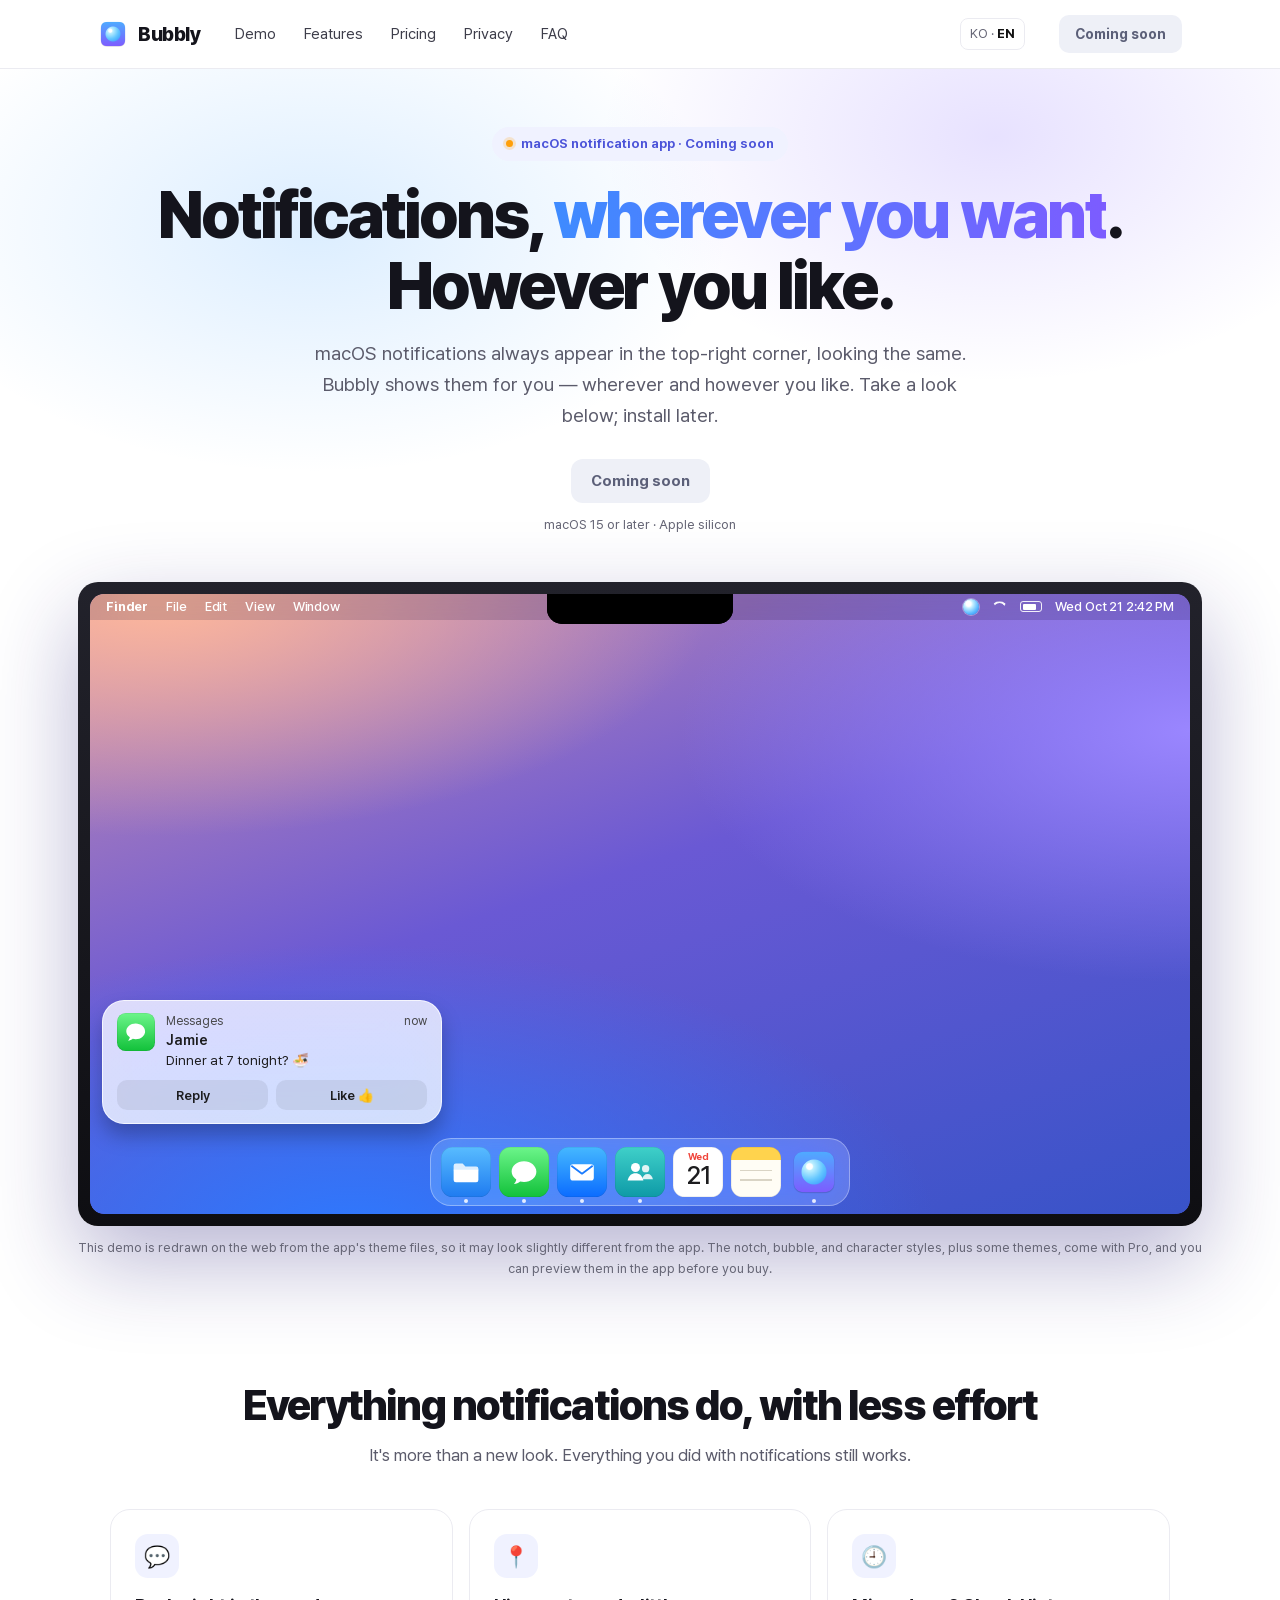
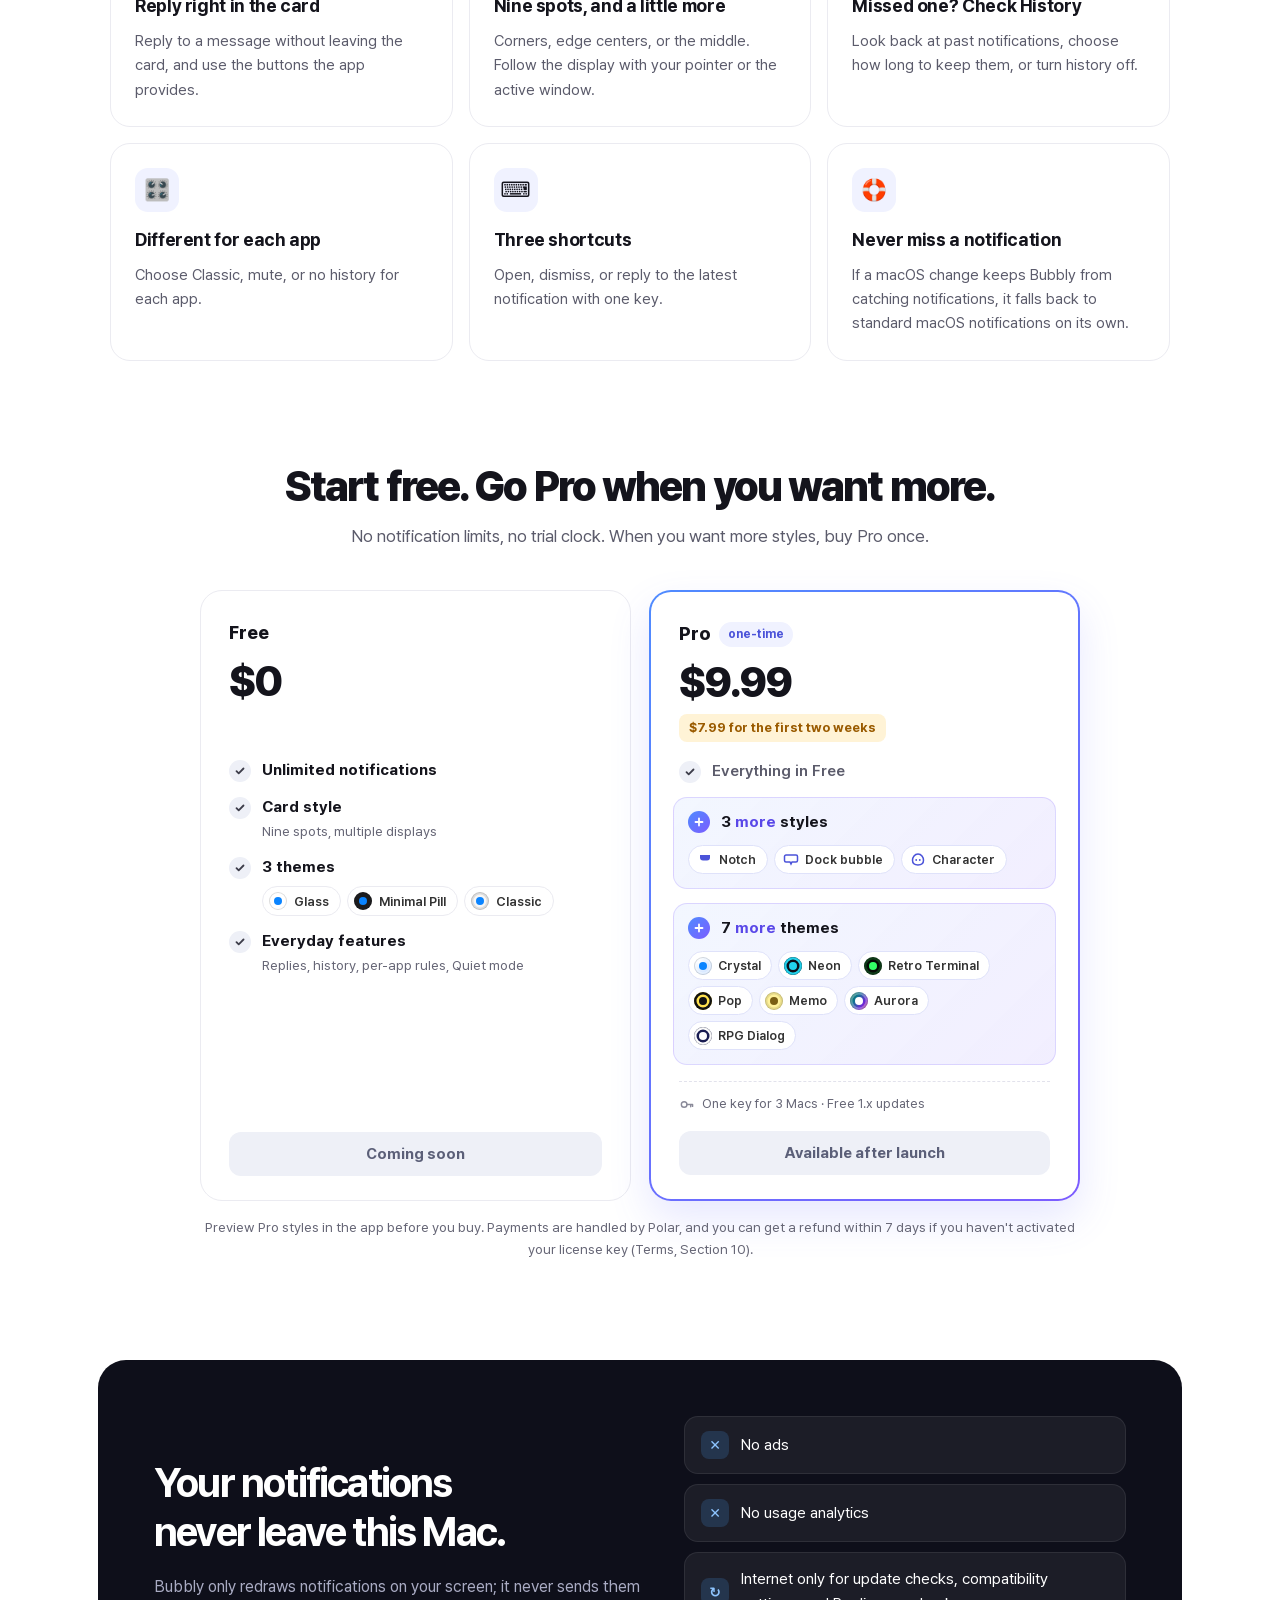
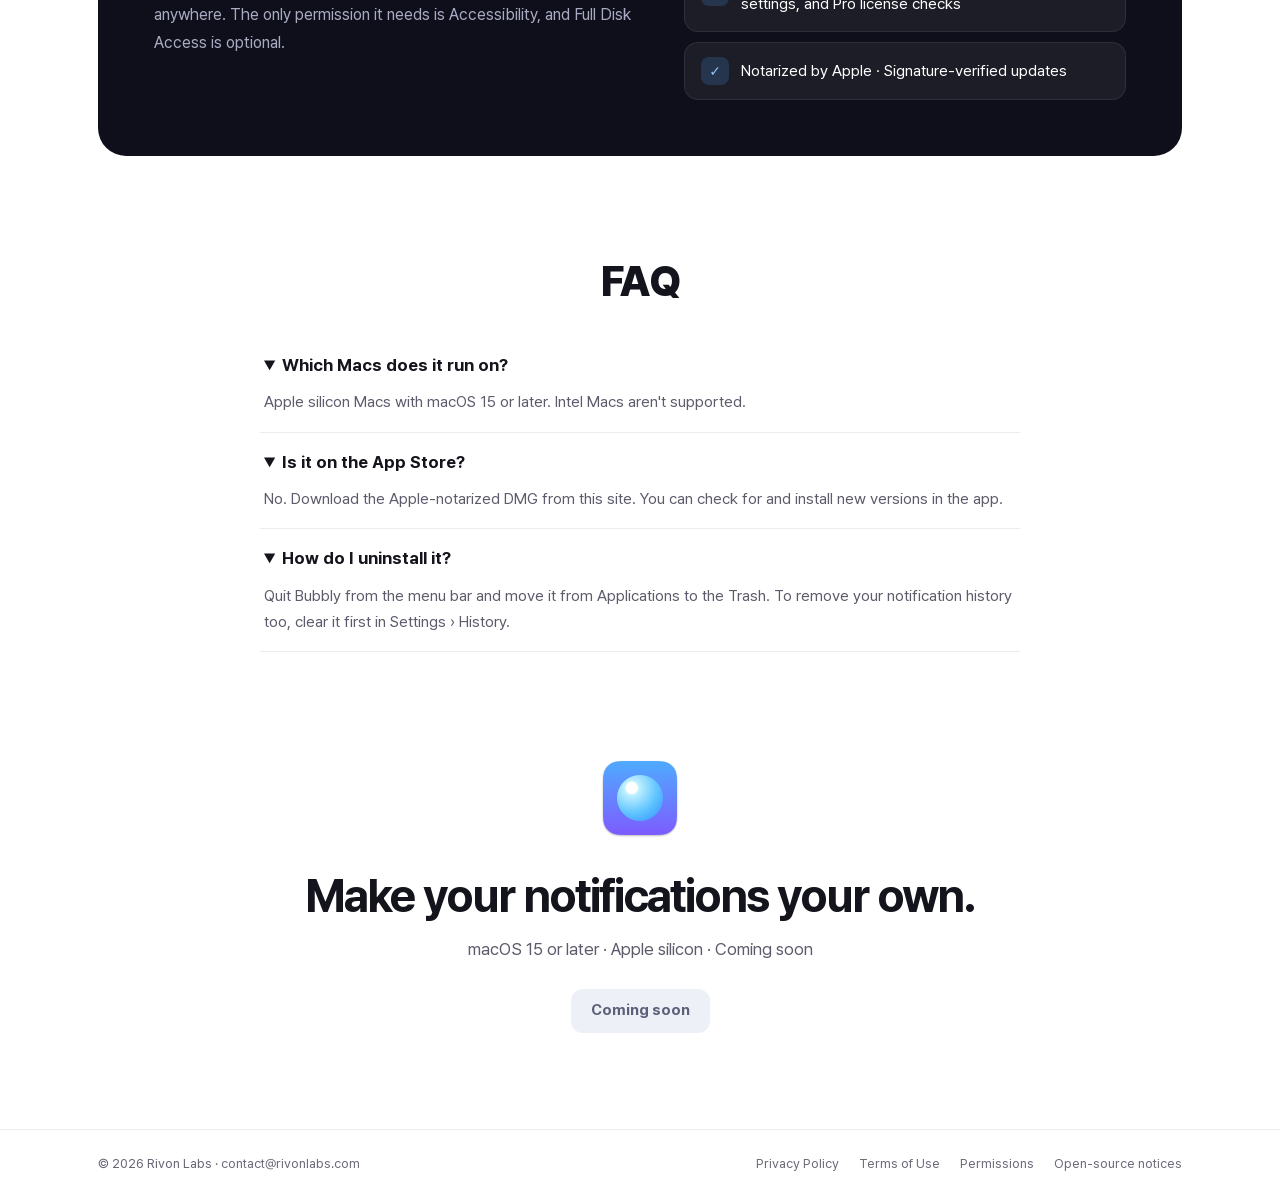
==== en/index.html @ dc8e9d16 "Deploy site: 279c00f" ====
<!doctype html><html lang=en><head><meta name=generator content="Hugo 0.165.0"><meta charset=utf-8><meta name=viewport content="width=device-width,initial-scale=1"><title>Bubbly — Notifications, wherever you want. However you like.</title><meta name=description content="macOS notifications always appear in the top-right corner, looking the same. Bubbly shows them for you — wherever and however you like. Take a look below; install later."><link rel=canonical href=https://bubbly.rivonlabs.com/en/><link rel=alternate hreflang=ko href=https://bubbly.rivonlabs.com/ko/><link rel=alternate hreflang=en href=https://bubbly.rivonlabs.com/en/><link rel=alternate hreflang=x-default href=https://bubbly.rivonlabs.com/><meta property="og:type" content="website"><meta property="og:site_name" content="Bubbly"><meta property="og:title" content="Bubbly — Notifications, wherever you want. However you like."><meta property="og:description" content="macOS notifications always appear in the top-right corner, looking the same. Bubbly shows them for you — wherever and however you like. Take a look below; install later."><meta property="og:url" content="https://bubbly.rivonlabs.com/en/"><meta property="og:locale" content="en_US"><meta property="og:locale:alternate" content="ko_KR"><meta property="og:image" content="https://bubbly.rivonlabs.com/og/og-en.png"><meta property="og:image:type" content="image/png"><meta property="og:image:width" content="1200"><meta property="og:image:height" content="630"><meta property="og:image:alt" content="Notifications, wherever you want. However you like. — Bubbly, a macOS notification app"><meta name=twitter:card content="summary_large_image"><meta name=twitter:title content="Bubbly — Notifications, wherever you want. However you like."><meta name=twitter:description content="macOS notifications always appear in the top-right corner, looking the same. Bubbly shows them for you — wherever and however you like. Take a look below; install later."><meta name=twitter:image content="https://bubbly.rivonlabs.com/og/og-en.png"><meta name=twitter:image:alt content="Notifications, wherever you want. However you like. — Bubbly, a macOS notification app"><link rel=icon type=image/png sizes=32x32 href=/appicon/icon_512x512@2x_hu_91fd1f2b5e61d1b0.png><link rel=apple-touch-icon sizes=180x180 href=/appicon/icon_512x512@2x_hu_1df1057c3ea352f9.png><link rel=stylesheet href=/fonts/pretendard/pretendardvariable-dynamic-subset.css><link rel=stylesheet href=/css/site.min.2f4db68c7327232095549c3dcab03f480a9f8d5473f28d6d19645df9c28e996c.css><script src=/js/site.min.866a02a03ba2d2b5994fe395c3e2aa21d0e295c9466c5890f970a50ed70f2d80.js defer></script><script type=application/ld+json>{"@context":"https://schema.org","@type":"SoftwareApplication","applicationCategory":"UtilitiesApplication","description":"macOS notifications always appear in the top-right corner, looking the same. Bubbly shows them for you — wherever and however you like. Take a look below; install later.","inLanguage":"en","name":"Bubbly","offers":[{"@type":"Offer","name":"Free","price":"0","priceCurrency":"USD"},{"@type":"Offer","name":"Pro","price":"9.99","priceCurrency":"USD"}],"operatingSystem":"macOS 15+","url":"https://bubbly.rivonlabs.com/en/"}</script><script data-analytics>(function(){var e,t="G-58SKVZ9543",s="bubbly.rivonlabs.com",n=navigator.doNotTrack||window.doNotTrack||navigator.msDoNotTrack;if(n=="1"||n=="yes"||location.hostname!==s)return;window.dataLayer=window.dataLayer||[],window.gtag=function(){dataLayer.push(arguments)},gtag("js",new Date),gtag("config",t),e=document.createElement("script"),e.async=!0,e.src="https://www.googletagmanager.com/gtag/js?id="+t,document.head.appendChild(e)})()</script></head><body class=home><a class=skip href=#main>Skip to content</a><nav class=nav aria-label="Main menu"><div class="wrap nav-in"><a class=logo href=/en/><img src=/appicon/icon_512x512@2x_hu_10f8828b4f5840f7.png width=30 height=30 alt>
<span>Bubbly</span></a><div class=links><a href=/en/#demo>Demo</a>
<a href=/en/#features>Features</a>
<a href=/en/#pricing>Pricing</a>
<a href=/en/#privacy>Privacy</a>
<a href=/en/#faq>FAQ</a></div><span class=sp></span>
<span class=lang role=group aria-label=Language><a href=/ko/ lang=ko hreflang=ko aria-label="KO · 한국어" data-lang=ko>KO</a><span aria-hidden=true> · </span><a href=/en/ lang=en hreflang=en aria-label="EN · English" data-lang=en class=on aria-current=true>EN</a></span>
<span class="btn soon btn-sm">Coming soon</span></div></nav><main id=main tabindex=-1><header class=hero><div class=glow aria-hidden=true></div><div class="wrap hero-in"><span class="eyebrow pre">macOS notification app · Coming soon</span><h1>Notifications, <span class=grad>wherever you want</span>.<br>However you like.</h1><p class=lead>macOS notifications always appear in the top-right corner, looking the same. Bubbly shows them for you — wherever and however you like. Take a look below; install later.</p><div class=ctas><span class="btn soon">Coming soon</span></div><p class=meta>macOS 15 or later · Apple silicon</p></div></header><section id=demo class="section demo" aria-label=Demo><link rel=stylesheet href=/css/themes.min.4cc038e1bfa1a71378a0b302865914bcc7ca0918b424016bb65b9ed0a8f55082.css data-themes data-demo><link rel=stylesheet href=/css/demo.min.dc901327e4e8cd657031a93b22e4e78582078371f90b6806040d7577f15c2c6c.css data-demo><div class=demo-in><div class=pg><div class=deskwrap><div class=stage id=demo-stage role=img aria-label="A demo of notifications appearing on a fake Mac screen."></div></div><div class=controls id=demo-controls role=group aria-label="Demo controls" hidden></div><p class=cap>This demo is redrawn on the web from the app's theme files, so it may look slightly different from the app. The notch, bubble, and character styles, plus some themes, come with Pro, and you can preview them in the app before you buy.</p><noscript><p class=cap>This demo runs on JavaScript. Turn JavaScript on to see notifications appear.</p></noscript></div></div><script type=application/json id=demo-config>{"autoplay":[{"anchor":6,"theme":"glass","way":"card"},{"theme":"neon","way":"notch"},{"theme":"pop","way":"bubble"},{"character":"bub","theme":"memo","way":"character"},{"anchor":2,"theme":"terminal","way":"card"},{"anchor":8,"theme":"aurora","way":"card"},{"theme":"rpg","way":"notch"},{"theme":"crystal","way":"bubble"},{"character":"mochi","theme":"glass","way":"character"},{"anchor":0,"theme":"pill","way":"card"}],"characters":[{"fps":8,"frames":["/characters/bub/talk_04_hu_c0497438035183f7.webp","/characters/bub/talk_06_hu_f8964d6bf30d0c7c.webp","/characters/bub/talk_08_hu_b2691a8c47bb4e6c.webp","/characters/bub/talk_10_hu_f8964d6bf30d0c7c.webp","/characters/bub/talk_12_hu_c0497438035183f7.webp","/characters/bub/talk_14_hu_f8964d6bf30d0c7c.webp","/characters/bub/talk_00_hu_c0497438035183f7.webp","/characters/bub/talk_02_hu_f8964d6bf30d0c7c.webp"],"id":"bub","name":"Bub"},{"fps":6,"frames":["/characters/mochi/talk_04_hu_660c8aaa760d13f6.webp","/characters/mochi/talk_08_hu_59c817f03d63ebf0.webp","/characters/mochi/talk_12_hu_a9a1cf6a1f788f6c.webp","/characters/mochi/talk_00_hu_1d0f9e9a2fa4282.webp"],"id":"mochi","name":"Mochi"},{"fps":6,"frames":["/characters/bolt/talk_04_hu_88faeaaf22a09be4.webp","/characters/bolt/talk_08_hu_b1cdb3d8cdd17089.webp","/characters/bolt/talk_12_hu_31db88cbfb70f457.webp","/characters/bolt/talk_00_hu_9fd2b45a54d99e12.webp"],"id":"bolt","name":"Bolt"},{"fps":6,"frames":["/characters/boo/talk_04_hu_6ecdb4346fcb15c3.webp","/characters/boo/talk_08_hu_ec74b975a48acc89.webp","/characters/boo/talk_12_hu_eae09f2536effc76.webp","/characters/boo/talk_00_hu_435a41bfeeafdc61.webp"],"id":"boo","name":"Boo"}],"dockIcon":"/appicon/icon_128x128@2x_hu_d61c660a6e9db694.png","lang":"en","notes":[{"acts":["Reply","Like 👍"],"app":"Messages","body":"Dinner at 7 tonight? 🍜","icon":"messages","reply":true,"time":"now","title":"Jamie"},{"acts":["Reply","Open"],"app":"Team chat","body":"Deploy's done 🎉 Great work, everyone!","icon":"team","reply":true,"time":"now","title":"Alex"},{"acts":["Snooze 10 min","Open"],"app":"Calendar","body":"Starts in 10 min · Room 3","icon":"calendar","reply":false,"time":"2:50 PM","title":"Design review"},{"acts":["Archive","Open"],"app":"Mail","body":"Your October statement is attached.","icon":"mail","reply":false,"time":"now","title":"Sam Lee"}],"pixelFontCSS":"/fonts/galmuri/galmuri.css","strings":{"auto":"Auto-play","character":"Character","clock":"Wed Oct 21  2:42 PM","close":"Close","day":"21","hintBubble":"Pops up above the Dock icon of the app that sent it","hintCard":"Nine spots on the screen — in the app you can drag it a little further","hintCharacter":"Stays out of sight until a notification arrives, then pops out","hintNotch":"Opens below the notch, then folds back · Displays without a notch get a virtual one","menuApp":"Finder","menuEdit":"Edit","menuFile":"File","menuView":"View","menuWindow":"Window","position":"Position","positions":["Top left","Top center","Top right","Middle left","Center","Middle right","Bottom left","Bottom center","Bottom right"],"pro":"Pro","replyTo":"Reply to {name}…","send":"🔔 Send a notification","sendReply":"Send reply","sent":"✓ Reply sent","theme":"Theme","way":"Style","weekday":"Wed"},"themes":[{"actions":"filled","font":"system","id":"glass","layout":"card","material":"glass","name":"Glass","pro":false,"radius":22},{"actions":"filled","font":"system","id":"crystal","layout":"card","material":"liquidGlass","name":"Crystal","pro":true,"radius":28},{"actions":"outlined","font":"system","id":"neon","layout":"card","material":"solid","name":"Neon","pro":true,"radius":18},{"actions":"outlined","font":"monospaced","id":"terminal","layout":"terminal","material":"solid","name":"Retro Terminal","pro":true,"radius":10},{"actions":"filled","font":"system","id":"pill","layout":"pill","material":"solid","name":"Minimal Pill","pro":false,"radius":20},{"actions":"raised","font":"rounded","id":"pop","layout":"card","material":"solid","name":"Pop","pro":true,"radius":16},{"actions":"filled","font":"rounded","id":"memo","layout":"card","material":"solid","name":"Memo","pro":true,"radius":3},{"actions":"filled","font":"system","id":"aurora","layout":"card","material":"solid","name":"Aurora","pro":true,"radius":22},{"actions":"none","font":"pixel","id":"rpg","layout":"dialog","material":"solid","name":"RPG Dialog","pro":true,"radius":4},{"actions":"hover","font":"system","id":"classic","layout":"card","material":"glass","name":"Classic","pro":false,"radius":16}],"ways":[{"id":"card","label":"Card","pro":false},{"id":"notch","label":"Notch","pro":true},{"id":"bubble","label":"Bubble","pro":true},{"id":"character","label":"Character","pro":true}]}</script><script type=module src=/js/demo.c39b766e33deb879586b8d24c9d609aedf9c44eef3699f7bb1644d2a23f93fa7.js data-demo></script></section><section id=features class="section sec" aria-labelledby=features-title><div class=wrap><h2 class=h2 id=features-title>Everything notifications do, with less effort</h2><p class=sub2>It's more than a new look. Everything you did with notifications still works.</p><div class=feat><article class=fc><div class=fi aria-hidden=true>💬</div><h3>Reply right in the card</h3><p>Reply to a message without leaving the card, and use the buttons the app provides.</p></article><article class=fc><div class=fi aria-hidden=true>📍</div><h3>Nine spots, and a little more</h3><p>Corners, edge centers, or the middle. Follow the display with your pointer or the active window.</p></article><article class=fc><div class=fi aria-hidden=true>🕘</div><h3>Missed one? Check History</h3><p>Look back at past notifications, choose how long to keep them, or turn history off.</p></article><article class=fc><div class=fi aria-hidden=true>🎛️</div><h3>Different for each app</h3><p>Choose Classic, mute, or no history for each app.</p></article><article class=fc><div class=fi aria-hidden=true>⌨️</div><h3>Three shortcuts</h3><p>Open, dismiss, or reply to the latest notification with one key.</p></article><article class=fc><div class=fi aria-hidden=true>🛟</div><h3>Never miss a notification</h3><p>If a macOS change keeps Bubbly from catching notifications, it falls back to standard macOS notifications on its own.</p></article></div></div></section><section id=pricing class="section sec" aria-labelledby=pricing-title><div class=wrap><h2 class=h2 id=pricing-title>Start free. Go Pro when you want more.</h2><p class=sub2>No notification limits, no trial clock. When you want more styles, buy Pro once.</p><div class=plans><div class=plan role=group aria-labelledby=plan-free><h3 class=pn id=plan-free>Free</h3><p class=pp>$0</p><p class="launch ghost" aria-hidden=true>&nbsp;</p><ul class=pl><li><span class=mk aria-hidden=true><svg viewBox="0 0 12 12"><path d="M2.5 6.2l2.2 2.2 4.8-4.9"/></svg></span><div><span class=pl-t>Unlimited notifications</span></div></li><li><span class=mk aria-hidden=true><svg viewBox="0 0 12 12"><path d="M2.5 6.2l2.2 2.2 4.8-4.9"/></svg></span><div><span class=pl-t>Card style</span><span class=pl-n>Nine spots, multiple displays</span></div></li><li><span class=mk aria-hidden=true><svg viewBox="0 0 12 12"><path d="M2.5 6.2l2.2 2.2 4.8-4.9"/></svg></span><div><span class=pl-t>3 themes</span><ul class=pchips><li class=pchip><span class=sw data-theme=glass data-material=glass aria-hidden=true></span>Glass</li><li class=pchip><span class=sw data-theme=pill data-material=solid aria-hidden=true></span>Minimal Pill</li><li class=pchip><span class=sw data-theme=classic data-material=glass aria-hidden=true></span>Classic</li></ul></div></li><li><span class=mk aria-hidden=true><svg viewBox="0 0 12 12"><path d="M2.5 6.2l2.2 2.2 4.8-4.9"/></svg></span><div><span class=pl-t>Everyday features</span><span class=pl-n>Replies, history, per-app rules, Quiet mode</span></div></li></ul><span class="btn soon">Coming soon</span></div><div class="plan plan-pro" role=group aria-labelledby=plan-pro><h3 class=pn id=plan-pro>Pro <span class=tag>one-time</span></h3><p class=pp>$9.99</p><p class=launch>$7.99 for the first two weeks</p><ul class=pl><li class=pl-base><span class=mk aria-hidden=true><svg viewBox="0 0 12 12"><path d="M2.5 6.2l2.2 2.2 4.8-4.9"/></svg></span><div><span class=pl-t>Everything in Free</span></div></li><li class=pl-plus><span class="mk mk-plus" aria-hidden=true><svg viewBox="0 0 12 12"><path d="M6 2.5v7M2.5 6h7"/></svg></span><span class=pl-t>3 <em>more</em> styles</span><ul class=pchips><li class="pchip pchip-way"><svg viewBox="0 0 16 16" aria-hidden="true"><path d="M3 3h10v2.5a3 3 0 01-3 3H6a3 3 0 01-3-3z" fill="currentColor"/></svg>Notch</li><li class="pchip pchip-way"><svg viewBox="0 0 16 16" aria-hidden="true"><path d="M3 3h10a1.5 1.5.0 011.5 1.5v4A1.5 1.5.0 0113 10H9l-1 2-1-2H3A1.5 1.5.0 011.5 8.5v-4A1.5 1.5.0 013 3z" fill="none" stroke="currentColor" stroke-width="1.5"/></svg>Dock bubble</li><li class="pchip pchip-way"><svg viewBox="0 0 16 16" aria-hidden="true"><path d="M8 2c3.3.0 5.5 3 5.5 6.3.0 3-2.4 4.7-5.5 4.7S2.5 11.3 2.5 8.3C2.5 5 4.7 2 8 2z" fill="none" stroke="currentColor" stroke-width="1.5"/><circle cx="6.2" cy="8" r=".9" fill="currentColor"/><circle cx="9.8" cy="8" r=".9" fill="currentColor"/></svg>Character</li></ul></li><li class=pl-plus><span class="mk mk-plus" aria-hidden=true><svg viewBox="0 0 12 12"><path d="M6 2.5v7M2.5 6h7"/></svg></span><span class=pl-t>7 <em>more</em> themes</span><ul class=pchips><li class=pchip><span class=sw data-theme=crystal data-material=liquidGlass aria-hidden=true></span>Crystal</li><li class=pchip><span class=sw data-theme=neon data-material=solid aria-hidden=true></span>Neon</li><li class=pchip><span class=sw data-theme=terminal data-material=solid aria-hidden=true></span>Retro Terminal</li><li class=pchip><span class=sw data-theme=pop data-material=solid aria-hidden=true></span>Pop</li><li class=pchip><span class=sw data-theme=memo data-material=solid aria-hidden=true></span>Memo</li><li class=pchip><span class=sw data-theme=aurora data-material=solid aria-hidden=true></span>Aurora</li><li class=pchip><span class=sw data-theme=rpg data-material=solid aria-hidden=true></span>RPG Dialog</li></ul></li></ul><p class=pl-terms><svg viewBox="0 0 16 16" aria-hidden="true"><circle cx="5.5" cy="8" r="3"/><path d="M8.5 8h6m-2 0v2.5m2-2.5v2"/></svg>One key for 3 Macs · Free 1.x updates</p><span class="btn soon">Available after launch</span></div></div><p class=fine>Preview Pro styles in the app before you buy. Payments are handled by Polar, and you can get a refund within 7 days if you haven't activated your license key (Terms, Section 10).</p></div></section><section id=privacy class="section sec" aria-labelledby=privacy-title><div class=wrap><div class=priv><div><h2 id=privacy-title>Your notifications never leave this Mac.</h2><p>Bubbly only redraws notifications on your screen; it never sends them anywhere. The only permission it needs is Accessibility, and Full Disk Access is optional.</p></div><ul class=promise><li><i aria-hidden=true>✕</i>No ads</li><li><i aria-hidden=true>✕</i>No usage analytics</li><li><i aria-hidden=true>↻</i>Internet only for update checks, compatibility settings, and Pro license checks</li><li><i aria-hidden=true>✓</i>Notarized by Apple · Signature-verified updates</li></ul></div></div></section><section id=faq class="section sec" aria-labelledby=faq-title><div class=wrap><h2 class=h2 id=faq-title>FAQ</h2><div class=faq><details open><summary>Which Macs does it run on?</summary><p>Apple silicon Macs with macOS 15 or later. Intel Macs aren't supported.</p></details><details open><summary>Is it on the App Store?</summary><p>No. Download the Apple-notarized DMG from this site. You can check for and install new versions in the app.</p></details><details open><summary>How do I uninstall it?</summary><p>Quit Bubbly from the menu bar and move it from Applications to the Trash. To remove your notification history too, clear it first in Settings › History.</p></details></div></div></section><section id=download class="section sec final" aria-labelledby=final-title><div class=wrap><img class=final-mark src=/appicon/icon_512x512@2x_hu_b873710d7b84d5f8.png width=92 height=92 alt><h2 id=final-title>Make your notifications your own.</h2><p class=final-sub>macOS 15 or later · Apple silicon · Coming soon</p><span class="btn soon">Coming soon</span></div></section></main><footer class=foot><div class="wrap foot-in"><span>© 2026 Rivon Labs · <a href=mailto:contact@rivonlabs.com>contact@rivonlabs.com</a></span><nav aria-label="Legal notices and links"><a href=/en/privacy/>Privacy Policy</a>
<a href=/en/terms/>Terms of Use</a>
<a href=/en/permissions/>Permissions</a>
<a href=/en/licenses/>Open-source notices</a></nav></div></footer></body></html>
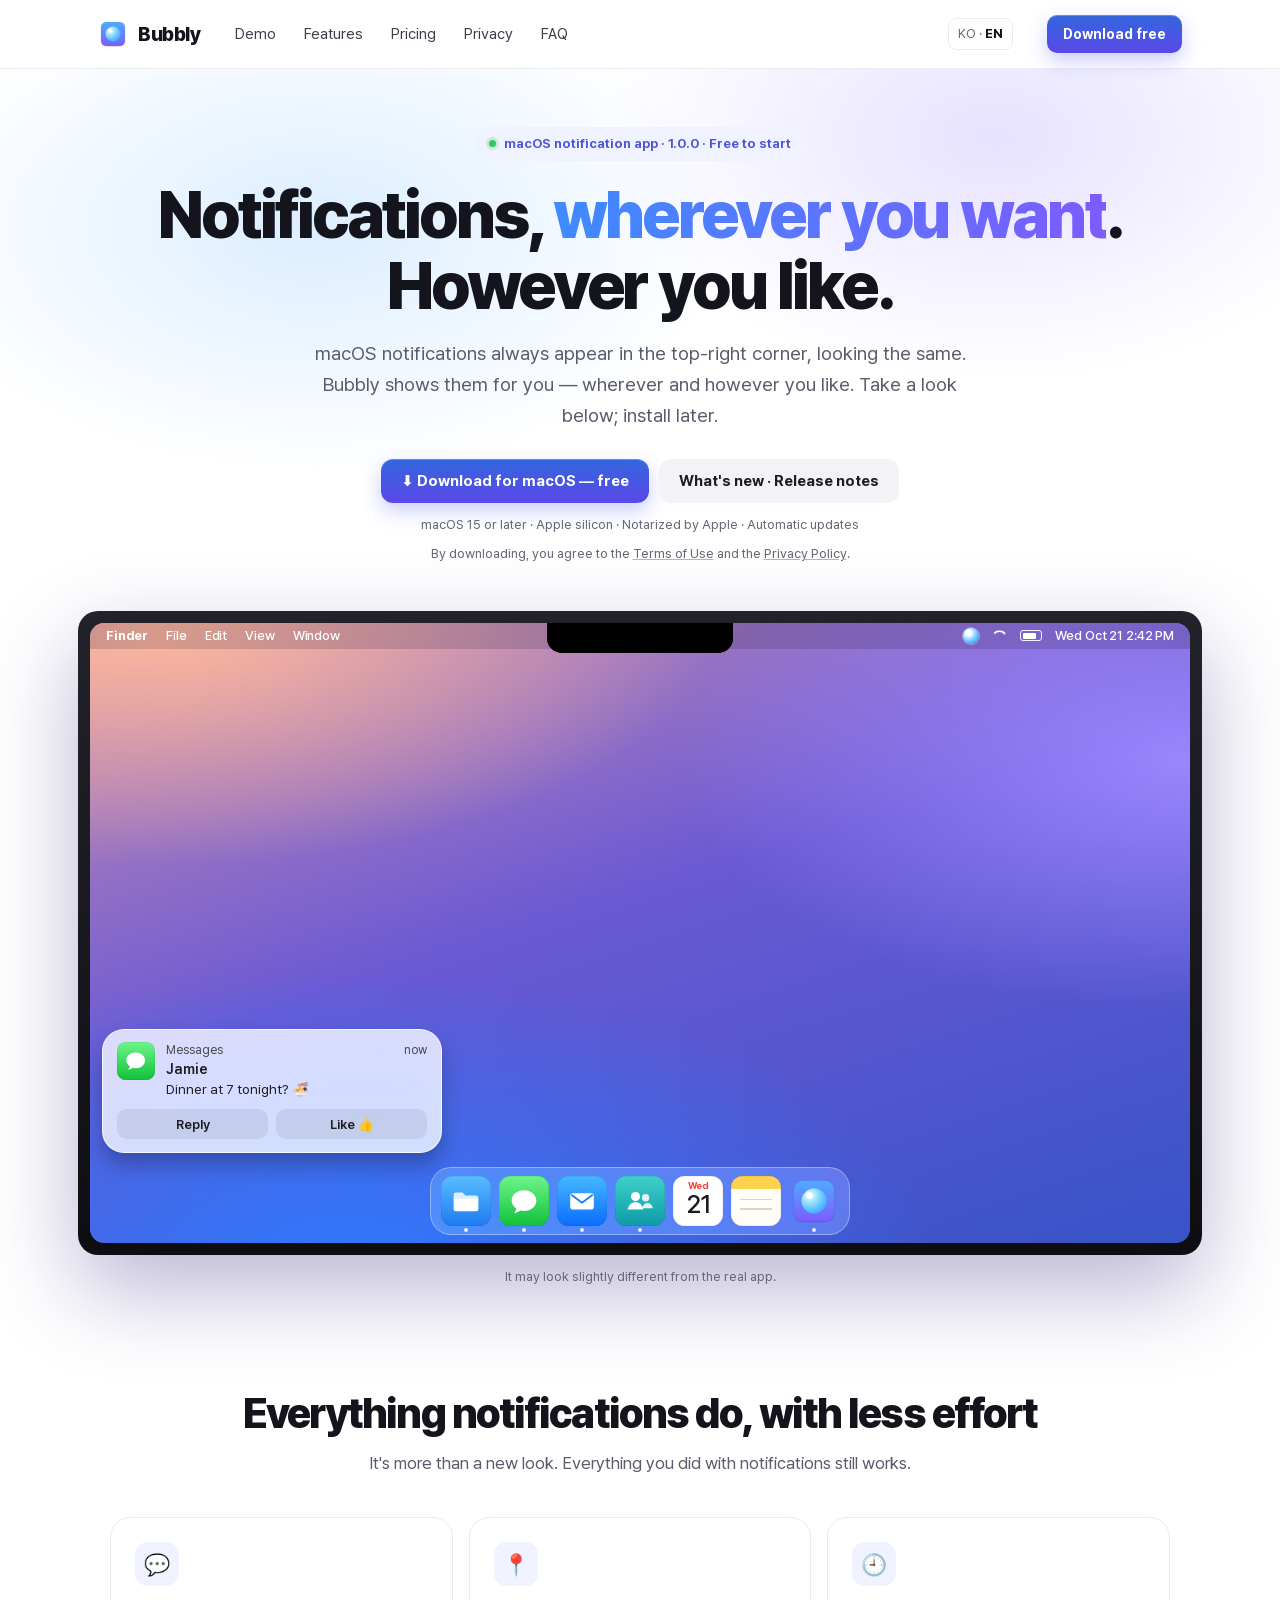
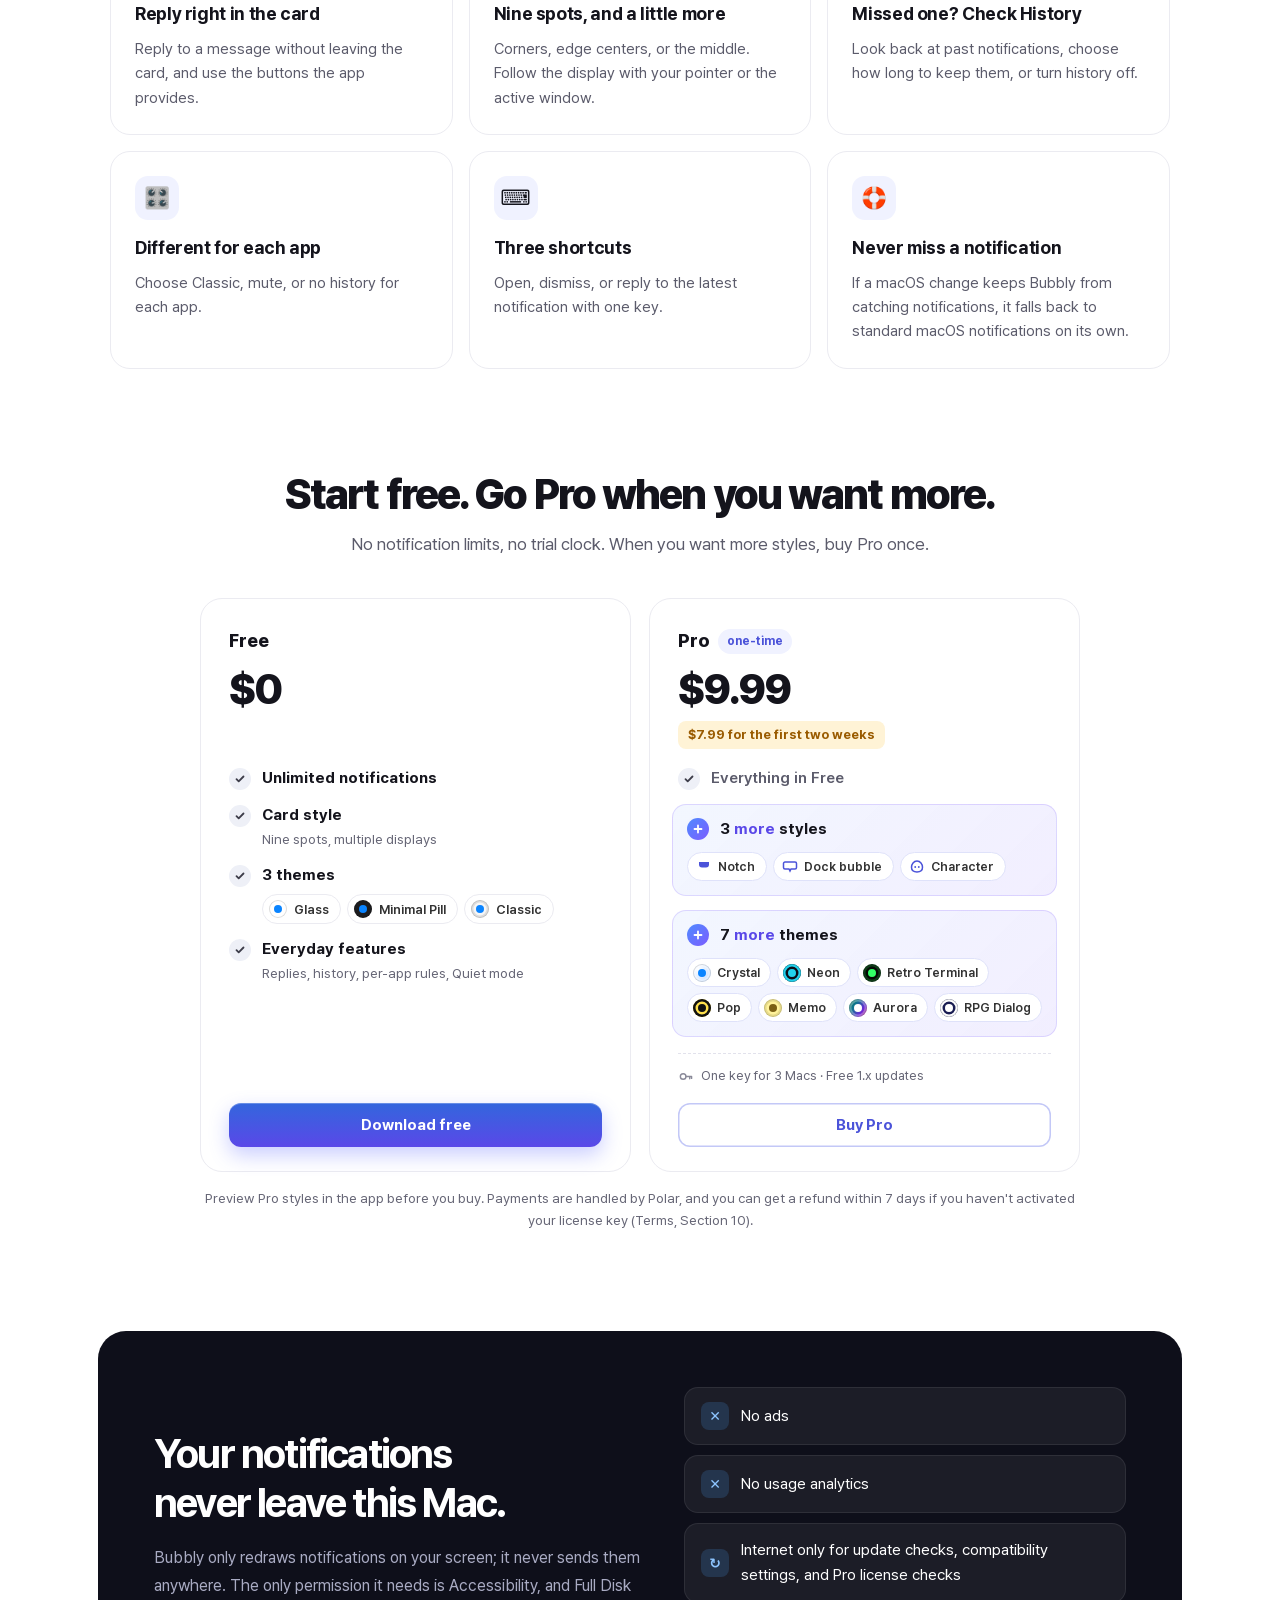
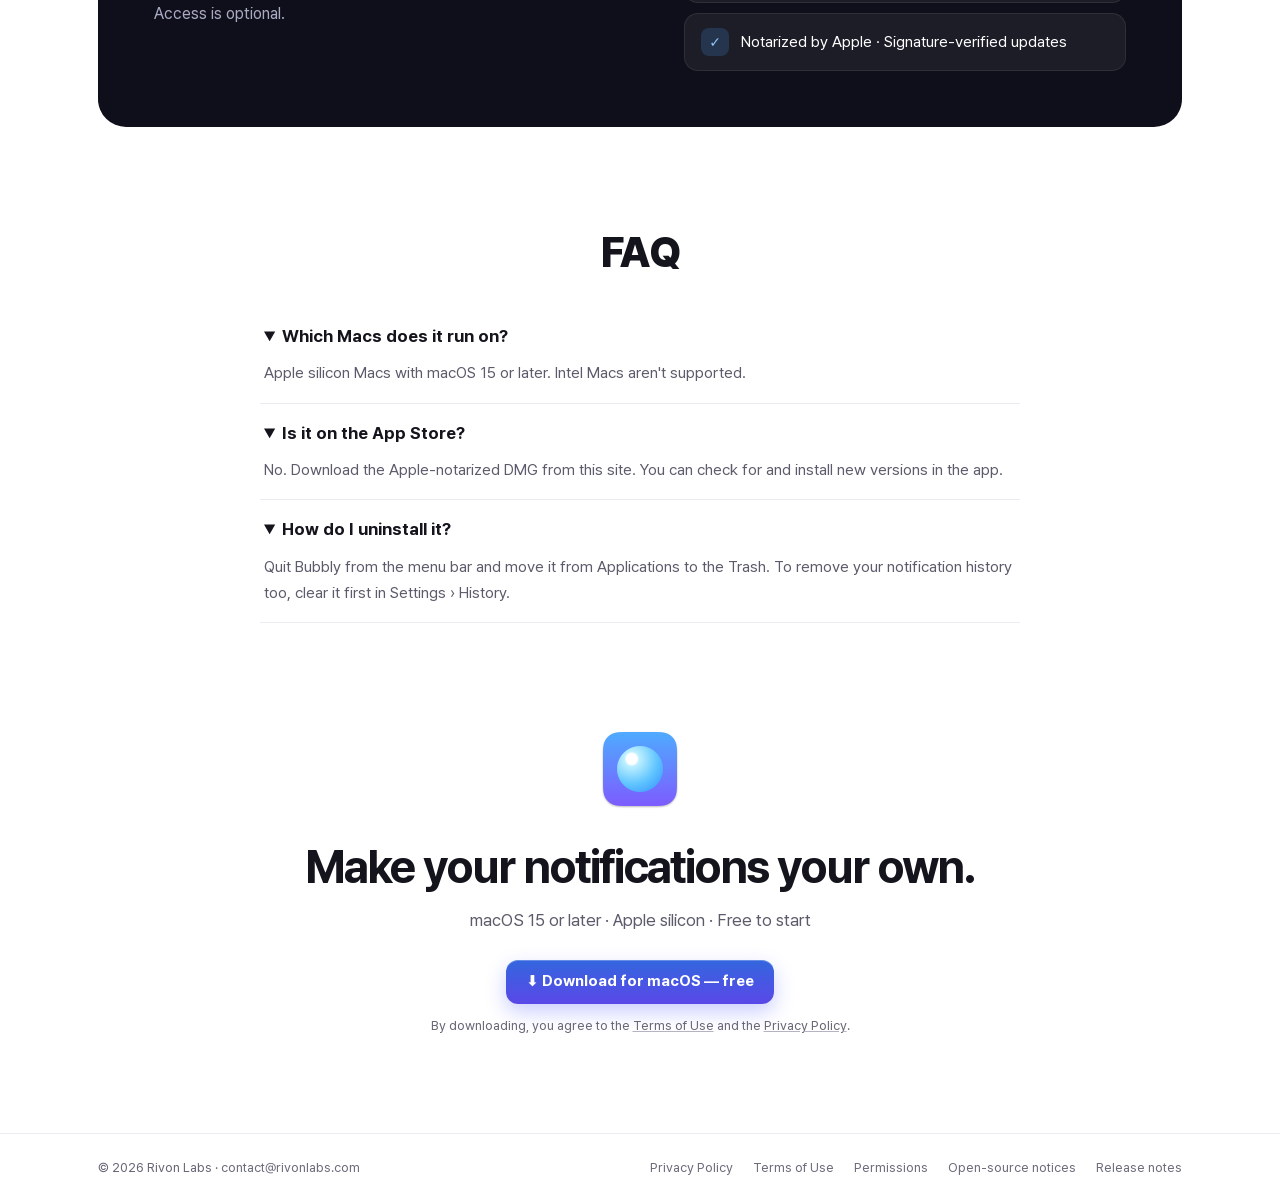
==== commit 13de9fe6: "Deploy site: bb6c332" ====
--- a/en/index.html
+++ b/en/index.html
@@ -1,11 +1,13 @@
-<!doctype html><html lang=en><head><meta name=generator content="Hugo 0.165.0"><meta charset=utf-8><meta name=viewport content="width=device-width,initial-scale=1"><title>Bubbly — Notifications, wherever you want. However you like.</title><meta name=description content="macOS notifications always appear in the top-right corner, looking the same. Bubbly shows them for you — wherever and however you like. Take a look below; install later."><link rel=canonical href=https://bubbly.rivonlabs.com/en/><link rel=alternate hreflang=ko href=https://bubbly.rivonlabs.com/ko/><link rel=alternate hreflang=en href=https://bubbly.rivonlabs.com/en/><link rel=alternate hreflang=x-default href=https://bubbly.rivonlabs.com/><meta property="og:type" content="website"><meta property="og:site_name" content="Bubbly"><meta property="og:title" content="Bubbly — Notifications, wherever you want. However you like."><meta property="og:description" content="macOS notifications always appear in the top-right corner, looking the same. Bubbly shows them for you — wherever and however you like. Take a look below; install later."><meta property="og:url" content="https://bubbly.rivonlabs.com/en/"><meta property="og:locale" content="en_US"><meta property="og:locale:alternate" content="ko_KR"><meta property="og:image" content="https://bubbly.rivonlabs.com/og/og-en.png"><meta property="og:image:type" content="image/png"><meta property="og:image:width" content="1200"><meta property="og:image:height" content="630"><meta property="og:image:alt" content="Notifications, wherever you want. However you like. — Bubbly, a macOS notification app"><meta name=twitter:card content="summary_large_image"><meta name=twitter:title content="Bubbly — Notifications, wherever you want. However you like."><meta name=twitter:description content="macOS notifications always appear in the top-right corner, looking the same. Bubbly shows them for you — wherever and however you like. Take a look below; install later."><meta name=twitter:image content="https://bubbly.rivonlabs.com/og/og-en.png"><meta name=twitter:image:alt content="Notifications, wherever you want. However you like. — Bubbly, a macOS notification app"><link rel=icon type=image/png sizes=32x32 href=/appicon/icon_512x512@2x_hu_91fd1f2b5e61d1b0.png><link rel=apple-touch-icon sizes=180x180 href=/appicon/icon_512x512@2x_hu_1df1057c3ea352f9.png><link rel=stylesheet href=/fonts/pretendard/pretendardvariable-dynamic-subset.css><link rel=stylesheet href=/css/site.min.2f4db68c7327232095549c3dcab03f480a9f8d5473f28d6d19645df9c28e996c.css><script src=/js/site.min.866a02a03ba2d2b5994fe395c3e2aa21d0e295c9466c5890f970a50ed70f2d80.js defer></script><script type=application/ld+json>{"@context":"https://schema.org","@type":"SoftwareApplication","applicationCategory":"UtilitiesApplication","description":"macOS notifications always appear in the top-right corner, looking the same. Bubbly shows them for you — wherever and however you like. Take a look below; install later.","inLanguage":"en","name":"Bubbly","offers":[{"@type":"Offer","name":"Free","price":"0","priceCurrency":"USD"},{"@type":"Offer","name":"Pro","price":"9.99","priceCurrency":"USD"}],"operatingSystem":"macOS 15+","url":"https://bubbly.rivonlabs.com/en/"}</script><script data-analytics>(function(){var e,t="G-58SKVZ9543",s="bubbly.rivonlabs.com",n=navigator.doNotTrack||window.doNotTrack||navigator.msDoNotTrack;if(n=="1"||n=="yes"||location.hostname!==s)return;window.dataLayer=window.dataLayer||[],window.gtag=function(){dataLayer.push(arguments)},gtag("js",new Date),gtag("config",t),e=document.createElement("script"),e.async=!0,e.src="https://www.googletagmanager.com/gtag/js?id="+t,document.head.appendChild(e)})()</script></head><body class=home><a class=skip href=#main>Skip to content</a><nav class=nav aria-label="Main menu"><div class="wrap nav-in"><a class=logo href=/en/><img src=/appicon/icon_512x512@2x_hu_10f8828b4f5840f7.png width=30 height=30 alt>
+<!doctype html><html lang=en><head><meta name=generator content="Hugo 0.165.0"><meta charset=utf-8><meta name=viewport content="width=device-width,initial-scale=1"><title>Bubbly — Notifications, wherever you want. However you like.</title><meta name=description content="macOS notifications always appear in the top-right corner, looking the same. Bubbly shows them for you — wherever and however you like. Take a look below; install later."><link rel=canonical href=https://bubbly.rivonlabs.com/en/><link rel=alternate hreflang=ko href=https://bubbly.rivonlabs.com/ko/><link rel=alternate hreflang=en href=https://bubbly.rivonlabs.com/en/><link rel=alternate hreflang=x-default href=https://bubbly.rivonlabs.com/><meta property="og:type" content="website"><meta property="og:site_name" content="Bubbly"><meta property="og:title" content="Bubbly — Notifications, wherever you want. However you like."><meta property="og:description" content="macOS notifications always appear in the top-right corner, looking the same. Bubbly shows them for you — wherever and however you like. Take a look below; install later."><meta property="og:url" content="https://bubbly.rivonlabs.com/en/"><meta property="og:locale" content="en_US"><meta property="og:locale:alternate" content="ko_KR"><meta property="og:image" content="https://bubbly.rivonlabs.com/og/og-en.png"><meta property="og:image:type" content="image/png"><meta property="og:image:width" content="1200"><meta property="og:image:height" content="630"><meta property="og:image:alt" content="Notifications, wherever you want. However you like. — Bubbly, a macOS notification app"><meta name=twitter:card content="summary_large_image"><meta name=twitter:title content="Bubbly — Notifications, wherever you want. However you like."><meta name=twitter:description content="macOS notifications always appear in the top-right corner, looking the same. Bubbly shows them for you — wherever and however you like. Take a look below; install later."><meta name=twitter:image content="https://bubbly.rivonlabs.com/og/og-en.png"><meta name=twitter:image:alt content="Notifications, wherever you want. However you like. — Bubbly, a macOS notification app"><link rel=icon type=image/png sizes=32x32 href=/appicon/icon_512x512@2x_hu_91fd1f2b5e61d1b0.png><link rel=apple-touch-icon sizes=180x180 href=/appicon/icon_512x512@2x_hu_1df1057c3ea352f9.png><link rel=stylesheet href=/fonts/pretendard/pretendardvariable-dynamic-subset.css><link rel=stylesheet href=/css/site.min.9dec75f15ca5b13d2c6d002a85505eb5145482e2b2a4b330efa831437ac83fa6.css><script src=/js/site.min.866a02a03ba2d2b5994fe395c3e2aa21d0e295c9466c5890f970a50ed70f2d80.js defer></script><script type=application/ld+json>{"@context":"https://schema.org","@type":"SoftwareApplication","applicationCategory":"UtilitiesApplication","description":"macOS notifications always appear in the top-right corner, looking the same. Bubbly shows them for you — wherever and however you like. Take a look below; install later.","inLanguage":"en","name":"Bubbly","offers":[{"@type":"Offer","name":"Free","price":"0","priceCurrency":"USD"},{"@type":"Offer","name":"Pro","price":"9.99","priceCurrency":"USD"}],"operatingSystem":"macOS 15+","url":"https://bubbly.rivonlabs.com/en/"}</script><script data-analytics>(function(){var e,t="G-58SKVZ9543",s="bubbly.rivonlabs.com",n=navigator.doNotTrack||window.doNotTrack||navigator.msDoNotTrack;if(n=="1"||n=="yes"||location.hostname!==s)return;window.dataLayer=window.dataLayer||[],window.gtag=function(){dataLayer.push(arguments)},gtag("js",new Date),gtag("config",t),e=document.createElement("script"),e.async=!0,e.src="https://www.googletagmanager.com/gtag/js?id="+t,document.head.appendChild(e)})()</script></head><body class=home><a class=skip href=#main>Skip to content</a><nav class=nav aria-label="Main menu"><div class="wrap nav-in"><a class=logo href=/en/><img src=/appicon/icon_512x512@2x_hu_10f8828b4f5840f7.png width=30 height=30 alt>
 <span>Bubbly</span></a><div class=links><a href=/en/#demo>Demo</a>
 <a href=/en/#features>Features</a>
 <a href=/en/#pricing>Pricing</a>
 <a href=/en/#privacy>Privacy</a>
 <a href=/en/#faq>FAQ</a></div><span class=sp></span>
 <span class=lang role=group aria-label=Language><a href=/ko/ lang=ko hreflang=ko aria-label="KO · 한국어" data-lang=ko>KO</a><span aria-hidden=true> · </span><a href=/en/ lang=en hreflang=en aria-label="EN · English" data-lang=en class=on aria-current=true>EN</a></span>
-<span class="btn soon btn-sm">Coming soon</span></div></nav><main id=main tabindex=-1><header class=hero><div class=glow aria-hidden=true></div><div class="wrap hero-in"><span class="eyebrow pre">macOS notification app · Coming soon</span><h1>Notifications, <span class=grad>wherever you want</span>.<br>However you like.</h1><p class=lead>macOS notifications always appear in the top-right corner, looking the same. Bubbly shows them for you — wherever and however you like. Take a look below; install later.</p><div class=ctas><span class="btn soon">Coming soon</span></div><p class=meta>macOS 15 or later · Apple silicon</p></div></header><section id=demo class="section demo" aria-label=Demo><link rel=stylesheet href=/css/themes.min.4cc038e1bfa1a71378a0b302865914bcc7ca0918b424016bb65b9ed0a8f55082.css data-themes data-demo><link rel=stylesheet href=/css/demo.min.dc901327e4e8cd657031a93b22e4e78582078371f90b6806040d7577f15c2c6c.css data-demo><div class=demo-in><div class=pg><div class=deskwrap><div class=stage id=demo-stage role=img aria-label="A demo of notifications appearing on a fake Mac screen."></div></div><div class=controls id=demo-controls role=group aria-label="Demo controls" hidden></div><p class=cap>This demo is redrawn on the web from the app's theme files, so it may look slightly different from the app. The notch, bubble, and character styles, plus some themes, come with Pro, and you can preview them in the app before you buy.</p><noscript><p class=cap>This demo runs on JavaScript. Turn JavaScript on to see notifications appear.</p></noscript></div></div><script type=application/json id=demo-config>{"autoplay":[{"anchor":6,"theme":"glass","way":"card"},{"theme":"neon","way":"notch"},{"theme":"pop","way":"bubble"},{"character":"bub","theme":"memo","way":"character"},{"anchor":2,"theme":"terminal","way":"card"},{"anchor":8,"theme":"aurora","way":"card"},{"theme":"rpg","way":"notch"},{"theme":"crystal","way":"bubble"},{"character":"mochi","theme":"glass","way":"character"},{"anchor":0,"theme":"pill","way":"card"}],"characters":[{"fps":8,"frames":["/characters/bub/talk_04_hu_c0497438035183f7.webp","/characters/bub/talk_06_hu_f8964d6bf30d0c7c.webp","/characters/bub/talk_08_hu_b2691a8c47bb4e6c.webp","/characters/bub/talk_10_hu_f8964d6bf30d0c7c.webp","/characters/bub/talk_12_hu_c0497438035183f7.webp","/characters/bub/talk_14_hu_f8964d6bf30d0c7c.webp","/characters/bub/talk_00_hu_c0497438035183f7.webp","/characters/bub/talk_02_hu_f8964d6bf30d0c7c.webp"],"id":"bub","name":"Bub"},{"fps":6,"frames":["/characters/mochi/talk_04_hu_660c8aaa760d13f6.webp","/characters/mochi/talk_08_hu_59c817f03d63ebf0.webp","/characters/mochi/talk_12_hu_a9a1cf6a1f788f6c.webp","/characters/mochi/talk_00_hu_1d0f9e9a2fa4282.webp"],"id":"mochi","name":"Mochi"},{"fps":6,"frames":["/characters/bolt/talk_04_hu_88faeaaf22a09be4.webp","/characters/bolt/talk_08_hu_b1cdb3d8cdd17089.webp","/characters/bolt/talk_12_hu_31db88cbfb70f457.webp","/characters/bolt/talk_00_hu_9fd2b45a54d99e12.webp"],"id":"bolt","name":"Bolt"},{"fps":6,"frames":["/characters/boo/talk_04_hu_6ecdb4346fcb15c3.webp","/characters/boo/talk_08_hu_ec74b975a48acc89.webp","/characters/boo/talk_12_hu_eae09f2536effc76.webp","/characters/boo/talk_00_hu_435a41bfeeafdc61.webp"],"id":"boo","name":"Boo"}],"dockIcon":"/appicon/icon_128x128@2x_hu_d61c660a6e9db694.png","lang":"en","notes":[{"acts":["Reply","Like 👍"],"app":"Messages","body":"Dinner at 7 tonight? 🍜","icon":"messages","reply":true,"time":"now","title":"Jamie"},{"acts":["Reply","Open"],"app":"Team chat","body":"Deploy's done 🎉 Great work, everyone!","icon":"team","reply":true,"time":"now","title":"Alex"},{"acts":["Snooze 10 min","Open"],"app":"Calendar","body":"Starts in 10 min · Room 3","icon":"calendar","reply":false,"time":"2:50 PM","title":"Design review"},{"acts":["Archive","Open"],"app":"Mail","body":"Your October statement is attached.","icon":"mail","reply":false,"time":"now","title":"Sam Lee"}],"pixelFontCSS":"/fonts/galmuri/galmuri.css","strings":{"auto":"Auto-play","character":"Character","clock":"Wed Oct 21  2:42 PM","close":"Close","day":"21","hintBubble":"Pops up above the Dock icon of the app that sent it","hintCard":"Nine spots on the screen — in the app you can drag it a little further","hintCharacter":"Stays out of sight until a notification arrives, then pops out","hintNotch":"Opens below the notch, then folds back · Displays without a notch get a virtual one","menuApp":"Finder","menuEdit":"Edit","menuFile":"File","menuView":"View","menuWindow":"Window","position":"Position","positions":["Top left","Top center","Top right","Middle left","Center","Middle right","Bottom left","Bottom center","Bottom right"],"pro":"Pro","replyTo":"Reply to {name}…","send":"🔔 Send a notification","sendReply":"Send reply","sent":"✓ Reply sent","theme":"Theme","way":"Style","weekday":"Wed"},"themes":[{"actions":"filled","font":"system","id":"glass","layout":"card","material":"glass","name":"Glass","pro":false,"radius":22},{"actions":"filled","font":"system","id":"crystal","layout":"card","material":"liquidGlass","name":"Crystal","pro":true,"radius":28},{"actions":"outlined","font":"system","id":"neon","layout":"card","material":"solid","name":"Neon","pro":true,"radius":18},{"actions":"outlined","font":"monospaced","id":"terminal","layout":"terminal","material":"solid","name":"Retro Terminal","pro":true,"radius":10},{"actions":"filled","font":"system","id":"pill","layout":"pill","material":"solid","name":"Minimal Pill","pro":false,"radius":20},{"actions":"raised","font":"rounded","id":"pop","layout":"card","material":"solid","name":"Pop","pro":true,"radius":16},{"actions":"filled","font":"rounded","id":"memo","layout":"card","material":"solid","name":"Memo","pro":true,"radius":3},{"actions":"filled","font":"system","id":"aurora","layout":"card","material":"solid","name":"Aurora","pro":true,"radius":22},{"actions":"none","font":"pixel","id":"rpg","layout":"dialog","material":"solid","name":"RPG Dialog","pro":true,"radius":4},{"actions":"hover","font":"system","id":"classic","layout":"card","material":"glass","name":"Classic","pro":false,"radius":16}],"ways":[{"id":"card","label":"Card","pro":false},{"id":"notch","label":"Notch","pro":true},{"id":"bubble","label":"Bubble","pro":true},{"id":"character","label":"Character","pro":true}]}</script><script type=module src=/js/demo.c39b766e33deb879586b8d24c9d609aedf9c44eef3699f7bb1644d2a23f93fa7.js data-demo></script></section><section id=features class="section sec" aria-labelledby=features-title><div class=wrap><h2 class=h2 id=features-title>Everything notifications do, with less effort</h2><p class=sub2>It's more than a new look. Everything you did with notifications still works.</p><div class=feat><article class=fc><div class=fi aria-hidden=true>💬</div><h3>Reply right in the card</h3><p>Reply to a message without leaving the card, and use the buttons the app provides.</p></article><article class=fc><div class=fi aria-hidden=true>📍</div><h3>Nine spots, and a little more</h3><p>Corners, edge centers, or the middle. Follow the display with your pointer or the active window.</p></article><article class=fc><div class=fi aria-hidden=true>🕘</div><h3>Missed one? Check History</h3><p>Look back at past notifications, choose how long to keep them, or turn history off.</p></article><article class=fc><div class=fi aria-hidden=true>🎛️</div><h3>Different for each app</h3><p>Choose Classic, mute, or no history for each app.</p></article><article class=fc><div class=fi aria-hidden=true>⌨️</div><h3>Three shortcuts</h3><p>Open, dismiss, or reply to the latest notification with one key.</p></article><article class=fc><div class=fi aria-hidden=true>🛟</div><h3>Never miss a notification</h3><p>If a macOS change keeps Bubbly from catching notifications, it falls back to standard macOS notifications on its own.</p></article></div></div></section><section id=pricing class="section sec" aria-labelledby=pricing-title><div class=wrap><h2 class=h2 id=pricing-title>Start free. Go Pro when you want more.</h2><p class=sub2>No notification limits, no trial clock. When you want more styles, buy Pro once.</p><div class=plans><div class=plan role=group aria-labelledby=plan-free><h3 class=pn id=plan-free>Free</h3><p class=pp>$0</p><p class="launch ghost" aria-hidden=true>&nbsp;</p><ul class=pl><li><span class=mk aria-hidden=true><svg viewBox="0 0 12 12"><path d="M2.5 6.2l2.2 2.2 4.8-4.9"/></svg></span><div><span class=pl-t>Unlimited notifications</span></div></li><li><span class=mk aria-hidden=true><svg viewBox="0 0 12 12"><path d="M2.5 6.2l2.2 2.2 4.8-4.9"/></svg></span><div><span class=pl-t>Card style</span><span class=pl-n>Nine spots, multiple displays</span></div></li><li><span class=mk aria-hidden=true><svg viewBox="0 0 12 12"><path d="M2.5 6.2l2.2 2.2 4.8-4.9"/></svg></span><div><span class=pl-t>3 themes</span><ul class=pchips><li class=pchip><span class=sw data-theme=glass data-material=glass aria-hidden=true></span>Glass</li><li class=pchip><span class=sw data-theme=pill data-material=solid aria-hidden=true></span>Minimal Pill</li><li class=pchip><span class=sw data-theme=classic data-material=glass aria-hidden=true></span>Classic</li></ul></div></li><li><span class=mk aria-hidden=true><svg viewBox="0 0 12 12"><path d="M2.5 6.2l2.2 2.2 4.8-4.9"/></svg></span><div><span class=pl-t>Everyday features</span><span class=pl-n>Replies, history, per-app rules, Quiet mode</span></div></li></ul><span class="btn soon">Coming soon</span></div><div class="plan plan-pro" role=group aria-labelledby=plan-pro><h3 class=pn id=plan-pro>Pro <span class=tag>one-time</span></h3><p class=pp>$9.99</p><p class=launch>$7.99 for the first two weeks</p><ul class=pl><li class=pl-base><span class=mk aria-hidden=true><svg viewBox="0 0 12 12"><path d="M2.5 6.2l2.2 2.2 4.8-4.9"/></svg></span><div><span class=pl-t>Everything in Free</span></div></li><li class=pl-plus><span class="mk mk-plus" aria-hidden=true><svg viewBox="0 0 12 12"><path d="M6 2.5v7M2.5 6h7"/></svg></span><span class=pl-t>3 <em>more</em> styles</span><ul class=pchips><li class="pchip pchip-way"><svg viewBox="0 0 16 16" aria-hidden="true"><path d="M3 3h10v2.5a3 3 0 01-3 3H6a3 3 0 01-3-3z" fill="currentColor"/></svg>Notch</li><li class="pchip pchip-way"><svg viewBox="0 0 16 16" aria-hidden="true"><path d="M3 3h10a1.5 1.5.0 011.5 1.5v4A1.5 1.5.0 0113 10H9l-1 2-1-2H3A1.5 1.5.0 011.5 8.5v-4A1.5 1.5.0 013 3z" fill="none" stroke="currentColor" stroke-width="1.5"/></svg>Dock bubble</li><li class="pchip pchip-way"><svg viewBox="0 0 16 16" aria-hidden="true"><path d="M8 2c3.3.0 5.5 3 5.5 6.3.0 3-2.4 4.7-5.5 4.7S2.5 11.3 2.5 8.3C2.5 5 4.7 2 8 2z" fill="none" stroke="currentColor" stroke-width="1.5"/><circle cx="6.2" cy="8" r=".9" fill="currentColor"/><circle cx="9.8" cy="8" r=".9" fill="currentColor"/></svg>Character</li></ul></li><li class=pl-plus><span class="mk mk-plus" aria-hidden=true><svg viewBox="0 0 12 12"><path d="M6 2.5v7M2.5 6h7"/></svg></span><span class=pl-t>7 <em>more</em> themes</span><ul class=pchips><li class=pchip><span class=sw data-theme=crystal data-material=liquidGlass aria-hidden=true></span>Crystal</li><li class=pchip><span class=sw data-theme=neon data-material=solid aria-hidden=true></span>Neon</li><li class=pchip><span class=sw data-theme=terminal data-material=solid aria-hidden=true></span>Retro Terminal</li><li class=pchip><span class=sw data-theme=pop data-material=solid aria-hidden=true></span>Pop</li><li class=pchip><span class=sw data-theme=memo data-material=solid aria-hidden=true></span>Memo</li><li class=pchip><span class=sw data-theme=aurora data-material=solid aria-hidden=true></span>Aurora</li><li class=pchip><span class=sw data-theme=rpg data-material=solid aria-hidden=true></span>RPG Dialog</li></ul></li></ul><p class=pl-terms><svg viewBox="0 0 16 16" aria-hidden="true"><circle cx="5.5" cy="8" r="3"/><path d="M8.5 8h6m-2 0v2.5m2-2.5v2"/></svg>One key for 3 Macs · Free 1.x updates</p><span class="btn soon">Available after launch</span></div></div><p class=fine>Preview Pro styles in the app before you buy. Payments are handled by Polar, and you can get a refund within 7 days if you haven't activated your license key (Terms, Section 10).</p></div></section><section id=privacy class="section sec" aria-labelledby=privacy-title><div class=wrap><div class=priv><div><h2 id=privacy-title>Your notifications never leave this Mac.</h2><p>Bubbly only redraws notifications on your screen; it never sends them anywhere. The only permission it needs is Accessibility, and Full Disk Access is optional.</p></div><ul class=promise><li><i aria-hidden=true>✕</i>No ads</li><li><i aria-hidden=true>✕</i>No usage analytics</li><li><i aria-hidden=true>↻</i>Internet only for update checks, compatibility settings, and Pro license checks</li><li><i aria-hidden=true>✓</i>Notarized by Apple · Signature-verified updates</li></ul></div></div></section><section id=faq class="section sec" aria-labelledby=faq-title><div class=wrap><h2 class=h2 id=faq-title>FAQ</h2><div class=faq><details open><summary>Which Macs does it run on?</summary><p>Apple silicon Macs with macOS 15 or later. Intel Macs aren't supported.</p></details><details open><summary>Is it on the App Store?</summary><p>No. Download the Apple-notarized DMG from this site. You can check for and install new versions in the app.</p></details><details open><summary>How do I uninstall it?</summary><p>Quit Bubbly from the menu bar and move it from Applications to the Trash. To remove your notification history too, clear it first in Settings › History.</p></details></div></div></section><section id=download class="section sec final" aria-labelledby=final-title><div class=wrap><img class=final-mark src=/appicon/icon_512x512@2x_hu_b873710d7b84d5f8.png width=92 height=92 alt><h2 id=final-title>Make your notifications your own.</h2><p class=final-sub>macOS 15 or later · Apple silicon · Coming soon</p><span class="btn soon">Coming soon</span></div></section></main><footer class=foot><div class="wrap foot-in"><span>© 2026 Rivon Labs · <a href=mailto:contact@rivonlabs.com>contact@rivonlabs.com</a></span><nav aria-label="Legal notices and links"><a href=/en/privacy/>Privacy Policy</a>
+<a class="btn btn-pri btn-sm" href=https://github.com/powerumc/bubbly.github.io/releases/download/v1.0.0/Bubbly-1.0.0.dmg data-download data-slot=nav>Download free</a></div></nav><main id=main tabindex=-1><header class=hero><div class=glow aria-hidden=true></div><div class="wrap hero-in"><span class=eyebrow>macOS notification app · 1.0.0 · Free to start</span><h1>Notifications, <span class=grad>wherever you want</span>.<br>However you like.</h1><p class=lead>macOS notifications always appear in the top-right corner, looking the same. Bubbly shows them for you — wherever and however you like. Take a look below; install later.</p><div class=ctas><a class="btn btn-pri" href=https://github.com/powerumc/bubbly.github.io/releases/download/v1.0.0/Bubbly-1.0.0.dmg data-download data-slot=hero>⬇ Download for macOS — free</a>
+<a class="btn btn-ghost" href=/en/releases/>What's new · Release notes</a></div><p class=meta>macOS 15 or later · Apple silicon · Notarized by Apple · Automatic updates</p><p class=consent>By downloading, you agree to the <a href=/en/terms/>Terms of Use</a> and the <a href=/en/privacy/>Privacy Policy</a>.</p></div></header><section id=demo class="section demo" aria-label=Demo><link rel=stylesheet href=/css/themes.min.4cc038e1bfa1a71378a0b302865914bcc7ca0918b424016bb65b9ed0a8f55082.css data-themes data-demo><link rel=stylesheet href=/css/demo.min.dc901327e4e8cd657031a93b22e4e78582078371f90b6806040d7577f15c2c6c.css data-demo><div class=demo-in><div class=pg><div class=deskwrap><div class=stage id=demo-stage role=img aria-label="A demo of notifications appearing on a fake Mac screen."></div></div><div class=controls id=demo-controls role=group aria-label="Demo controls" hidden></div><p class=cap>It may look slightly different from the real app.</p><noscript><p class=cap>This demo runs on JavaScript. Turn JavaScript on to see notifications appear.</p></noscript></div></div><script type=application/json id=demo-config>{"autoplay":[{"anchor":6,"theme":"glass","way":"card"},{"theme":"neon","way":"notch"},{"theme":"pop","way":"bubble"},{"character":"bub","theme":"memo","way":"character"},{"anchor":2,"theme":"terminal","way":"card"},{"anchor":8,"theme":"aurora","way":"card"},{"theme":"rpg","way":"notch"},{"theme":"crystal","way":"bubble"},{"character":"mochi","theme":"glass","way":"character"},{"anchor":0,"theme":"pill","way":"card"}],"characters":[{"fps":8,"frames":["/characters/bub/talk_04_hu_c0497438035183f7.webp","/characters/bub/talk_06_hu_f8964d6bf30d0c7c.webp","/characters/bub/talk_08_hu_b2691a8c47bb4e6c.webp","/characters/bub/talk_10_hu_f8964d6bf30d0c7c.webp","/characters/bub/talk_12_hu_c0497438035183f7.webp","/characters/bub/talk_14_hu_f8964d6bf30d0c7c.webp","/characters/bub/talk_00_hu_c0497438035183f7.webp","/characters/bub/talk_02_hu_f8964d6bf30d0c7c.webp"],"id":"bub","name":"Bub"},{"fps":6,"frames":["/characters/mochi/talk_04_hu_660c8aaa760d13f6.webp","/characters/mochi/talk_08_hu_59c817f03d63ebf0.webp","/characters/mochi/talk_12_hu_a9a1cf6a1f788f6c.webp","/characters/mochi/talk_00_hu_1d0f9e9a2fa4282.webp"],"id":"mochi","name":"Mochi"},{"fps":6,"frames":["/characters/bolt/talk_04_hu_88faeaaf22a09be4.webp","/characters/bolt/talk_08_hu_b1cdb3d8cdd17089.webp","/characters/bolt/talk_12_hu_31db88cbfb70f457.webp","/characters/bolt/talk_00_hu_9fd2b45a54d99e12.webp"],"id":"bolt","name":"Bolt"},{"fps":6,"frames":["/characters/boo/talk_04_hu_6ecdb4346fcb15c3.webp","/characters/boo/talk_08_hu_ec74b975a48acc89.webp","/characters/boo/talk_12_hu_eae09f2536effc76.webp","/characters/boo/talk_00_hu_435a41bfeeafdc61.webp"],"id":"boo","name":"Boo"}],"dockIcon":"/appicon/icon_128x128@2x_hu_d61c660a6e9db694.png","lang":"en","notes":[{"acts":["Reply","Like 👍"],"app":"Messages","body":"Dinner at 7 tonight? 🍜","icon":"messages","reply":true,"time":"now","title":"Jamie"},{"acts":["Reply","Open"],"app":"Team chat","body":"Deploy's done 🎉 Great work, everyone!","icon":"team","reply":true,"time":"now","title":"Alex"},{"acts":["Snooze 10 min","Open"],"app":"Calendar","body":"Starts in 10 min · Room 3","icon":"calendar","reply":false,"time":"2:50 PM","title":"Design review"},{"acts":["Archive","Open"],"app":"Mail","body":"Your October statement is attached.","icon":"mail","reply":false,"time":"now","title":"Sam Lee"}],"pixelFontCSS":"/fonts/galmuri/galmuri.css","strings":{"auto":"Auto-play","character":"Character","clock":"Wed Oct 21  2:42 PM","close":"Close","day":"21","hintBubble":"Pops up above the Dock icon of the app that sent it","hintCard":"Nine spots on the screen — in the app you can drag it a little further","hintCharacter":"Stays out of sight until a notification arrives, then pops out","hintNotch":"Opens below the notch, then folds back · Displays without a notch get a virtual one","menuApp":"Finder","menuEdit":"Edit","menuFile":"File","menuView":"View","menuWindow":"Window","position":"Position","positions":["Top left","Top center","Top right","Middle left","Center","Middle right","Bottom left","Bottom center","Bottom right"],"pro":"Pro","replyTo":"Reply to {name}…","send":"🔔 Send a notification","sendReply":"Send reply","sent":"✓ Reply sent","theme":"Theme","way":"Style","weekday":"Wed"},"themes":[{"actions":"filled","font":"system","id":"glass","layout":"card","material":"glass","name":"Glass","pro":false,"radius":22},{"actions":"filled","font":"system","id":"crystal","layout":"card","material":"liquidGlass","name":"Crystal","pro":true,"radius":28},{"actions":"outlined","font":"system","id":"neon","layout":"card","material":"solid","name":"Neon","pro":true,"radius":18},{"actions":"outlined","font":"monospaced","id":"terminal","layout":"terminal","material":"solid","name":"Retro Terminal","pro":true,"radius":10},{"actions":"filled","font":"system","id":"pill","layout":"pill","material":"solid","name":"Minimal Pill","pro":false,"radius":20},{"actions":"raised","font":"rounded","id":"pop","layout":"card","material":"solid","name":"Pop","pro":true,"radius":16},{"actions":"filled","font":"rounded","id":"memo","layout":"card","material":"solid","name":"Memo","pro":true,"radius":3},{"actions":"filled","font":"system","id":"aurora","layout":"card","material":"solid","name":"Aurora","pro":true,"radius":22},{"actions":"none","font":"pixel","id":"rpg","layout":"dialog","material":"solid","name":"RPG Dialog","pro":true,"radius":4},{"actions":"hover","font":"system","id":"classic","layout":"card","material":"glass","name":"Classic","pro":false,"radius":16}],"ways":[{"id":"card","label":"Card","pro":false},{"id":"notch","label":"Notch","pro":true},{"id":"bubble","label":"Bubble","pro":true},{"id":"character","label":"Character","pro":true}]}</script><script type=module src=/js/demo.c39b766e33deb879586b8d24c9d609aedf9c44eef3699f7bb1644d2a23f93fa7.js data-demo></script></section><section id=features class="section sec" aria-labelledby=features-title><div class=wrap><h2 class=h2 id=features-title>Everything notifications do, with less effort</h2><p class=sub2>It's more than a new look. Everything you did with notifications still works.</p><div class=feat><article class=fc><div class=fi aria-hidden=true>💬</div><h3>Reply right in the card</h3><p>Reply to a message without leaving the card, and use the buttons the app provides.</p></article><article class=fc><div class=fi aria-hidden=true>📍</div><h3>Nine spots, and a little more</h3><p>Corners, edge centers, or the middle. Follow the display with your pointer or the active window.</p></article><article class=fc><div class=fi aria-hidden=true>🕘</div><h3>Missed one? Check History</h3><p>Look back at past notifications, choose how long to keep them, or turn history off.</p></article><article class=fc><div class=fi aria-hidden=true>🎛️</div><h3>Different for each app</h3><p>Choose Classic, mute, or no history for each app.</p></article><article class=fc><div class=fi aria-hidden=true>⌨️</div><h3>Three shortcuts</h3><p>Open, dismiss, or reply to the latest notification with one key.</p></article><article class=fc><div class=fi aria-hidden=true>🛟</div><h3>Never miss a notification</h3><p>If a macOS change keeps Bubbly from catching notifications, it falls back to standard macOS notifications on its own.</p></article></div></div></section><section id=pricing class="section sec" aria-labelledby=pricing-title><div class=wrap><h2 class=h2 id=pricing-title>Start free. Go Pro when you want more.</h2><p class=sub2>No notification limits, no trial clock. When you want more styles, buy Pro once.</p><div class=plans><div class=plan role=group aria-labelledby=plan-free><h3 class=pn id=plan-free>Free</h3><p class=pp>$0</p><p class="launch ghost" aria-hidden=true>&nbsp;</p><ul class=pl><li><span class=mk aria-hidden=true><svg viewBox="0 0 12 12"><path d="M2.5 6.2l2.2 2.2 4.8-4.9"/></svg></span><div><span class=pl-t>Unlimited notifications</span></div></li><li><span class=mk aria-hidden=true><svg viewBox="0 0 12 12"><path d="M2.5 6.2l2.2 2.2 4.8-4.9"/></svg></span><div><span class=pl-t>Card style</span><span class=pl-n>Nine spots, multiple displays</span></div></li><li><span class=mk aria-hidden=true><svg viewBox="0 0 12 12"><path d="M2.5 6.2l2.2 2.2 4.8-4.9"/></svg></span><div><span class=pl-t>3 themes</span><ul class=pchips><li class=pchip><span class=sw data-theme=glass data-material=glass aria-hidden=true></span>Glass</li><li class=pchip><span class=sw data-theme=pill data-material=solid aria-hidden=true></span>Minimal Pill</li><li class=pchip><span class=sw data-theme=classic data-material=glass aria-hidden=true></span>Classic</li></ul></div></li><li><span class=mk aria-hidden=true><svg viewBox="0 0 12 12"><path d="M2.5 6.2l2.2 2.2 4.8-4.9"/></svg></span><div><span class=pl-t>Everyday features</span><span class=pl-n>Replies, history, per-app rules, Quiet mode</span></div></li></ul><a class="btn btn-pri" href=https://github.com/powerumc/bubbly.github.io/releases/download/v1.0.0/Bubbly-1.0.0.dmg data-download data-slot=pricing>Download free</a></div><div class=plan role=group aria-labelledby=plan-pro><h3 class=pn id=plan-pro>Pro <span class=tag>one-time</span></h3><p class=pp>$9.99</p><p class=launch>$7.99 for the first two weeks</p><ul class=pl><li class=pl-base><span class=mk aria-hidden=true><svg viewBox="0 0 12 12"><path d="M2.5 6.2l2.2 2.2 4.8-4.9"/></svg></span><div><span class=pl-t>Everything in Free</span></div></li><li class=pl-plus><span class="mk mk-plus" aria-hidden=true><svg viewBox="0 0 12 12"><path d="M6 2.5v7M2.5 6h7"/></svg></span><span class=pl-t>3 <em>more</em> styles</span><ul class=pchips><li class="pchip pchip-way"><svg viewBox="0 0 16 16" aria-hidden="true"><path d="M3 3h10v2.5a3 3 0 01-3 3H6a3 3 0 01-3-3z" fill="currentColor"/></svg>Notch</li><li class="pchip pchip-way"><svg viewBox="0 0 16 16" aria-hidden="true"><path d="M3 3h10a1.5 1.5.0 011.5 1.5v4A1.5 1.5.0 0113 10H9l-1 2-1-2H3A1.5 1.5.0 011.5 8.5v-4A1.5 1.5.0 013 3z" fill="none" stroke="currentColor" stroke-width="1.5"/></svg>Dock bubble</li><li class="pchip pchip-way"><svg viewBox="0 0 16 16" aria-hidden="true"><path d="M8 2c3.3.0 5.5 3 5.5 6.3.0 3-2.4 4.7-5.5 4.7S2.5 11.3 2.5 8.3C2.5 5 4.7 2 8 2z" fill="none" stroke="currentColor" stroke-width="1.5"/><circle cx="6.2" cy="8" r=".9" fill="currentColor"/><circle cx="9.8" cy="8" r=".9" fill="currentColor"/></svg>Character</li></ul></li><li class=pl-plus><span class="mk mk-plus" aria-hidden=true><svg viewBox="0 0 12 12"><path d="M6 2.5v7M2.5 6h7"/></svg></span><span class=pl-t>7 <em>more</em> themes</span><ul class=pchips><li class=pchip><span class=sw data-theme=crystal data-material=liquidGlass aria-hidden=true></span>Crystal</li><li class=pchip><span class=sw data-theme=neon data-material=solid aria-hidden=true></span>Neon</li><li class=pchip><span class=sw data-theme=terminal data-material=solid aria-hidden=true></span>Retro Terminal</li><li class=pchip><span class=sw data-theme=pop data-material=solid aria-hidden=true></span>Pop</li><li class=pchip><span class=sw data-theme=memo data-material=solid aria-hidden=true></span>Memo</li><li class=pchip><span class=sw data-theme=aurora data-material=solid aria-hidden=true></span>Aurora</li><li class=pchip><span class=sw data-theme=rpg data-material=solid aria-hidden=true></span>RPG Dialog</li></ul></li></ul><p class=pl-terms><svg viewBox="0 0 16 16" aria-hidden="true"><circle cx="5.5" cy="8" r="3"/><path d="M8.5 8h6m-2 0v2.5m2-2.5v2"/></svg>One key for 3 Macs · Free 1.x updates</p><a class="btn btn-line" href=https://buy.polar.sh/polar_cl_daTXgNfrEZB2S3W4i9SVSoybb0GgK7fYYLhCr0sOg2K data-buy data-slot=buy>Buy Pro</a></div></div><p class=fine>Preview Pro styles in the app before you buy. Payments are handled by Polar, and you can get a refund within 7 days if you haven't activated your license key (Terms, Section 10).</p></div></section><section id=privacy class="section sec" aria-labelledby=privacy-title><div class=wrap><div class=priv><div><h2 id=privacy-title>Your notifications never leave this Mac.</h2><p>Bubbly only redraws notifications on your screen; it never sends them anywhere. The only permission it needs is Accessibility, and Full Disk Access is optional.</p></div><ul class=promise><li><i aria-hidden=true>✕</i>No ads</li><li><i aria-hidden=true>✕</i>No usage analytics</li><li><i aria-hidden=true>↻</i>Internet only for update checks, compatibility settings, and Pro license checks</li><li><i aria-hidden=true>✓</i>Notarized by Apple · Signature-verified updates</li></ul></div></div></section><section id=faq class="section sec" aria-labelledby=faq-title><div class=wrap><h2 class=h2 id=faq-title>FAQ</h2><div class=faq><details open><summary>Which Macs does it run on?</summary><p>Apple silicon Macs with macOS 15 or later. Intel Macs aren't supported.</p></details><details open><summary>Is it on the App Store?</summary><p>No. Download the Apple-notarized DMG from this site. You can check for and install new versions in the app.</p></details><details open><summary>How do I uninstall it?</summary><p>Quit Bubbly from the menu bar and move it from Applications to the Trash. To remove your notification history too, clear it first in Settings › History.</p></details></div></div></section><section id=download class="section sec final" aria-labelledby=final-title><div class=wrap><img class=final-mark src=/appicon/icon_512x512@2x_hu_b873710d7b84d5f8.png width=92 height=92 alt><h2 id=final-title>Make your notifications your own.</h2><p class=final-sub>macOS 15 or later · Apple silicon · Free to start</p><a class="btn btn-pri" href=https://github.com/powerumc/bubbly.github.io/releases/download/v1.0.0/Bubbly-1.0.0.dmg data-download data-slot=final>⬇ Download for macOS — free</a><p class=consent>By downloading, you agree to the <a href=/en/terms/>Terms of Use</a> and the <a href=/en/privacy/>Privacy Policy</a>.</p></div></section></main><footer class=foot><div class="wrap foot-in"><span>© 2026 Rivon Labs · <a href=mailto:contact@rivonlabs.com>contact@rivonlabs.com</a></span><nav aria-label="Legal notices and links"><a href=/en/privacy/>Privacy Policy</a>
 <a href=/en/terms/>Terms of Use</a>
 <a href=/en/permissions/>Permissions</a>
-<a href=/en/licenses/>Open-source notices</a></nav></div></footer></body></html>+<a href=/en/licenses/>Open-source notices</a>
+<a href=/en/releases/>Release notes</a></nav></div></footer></body></html>
